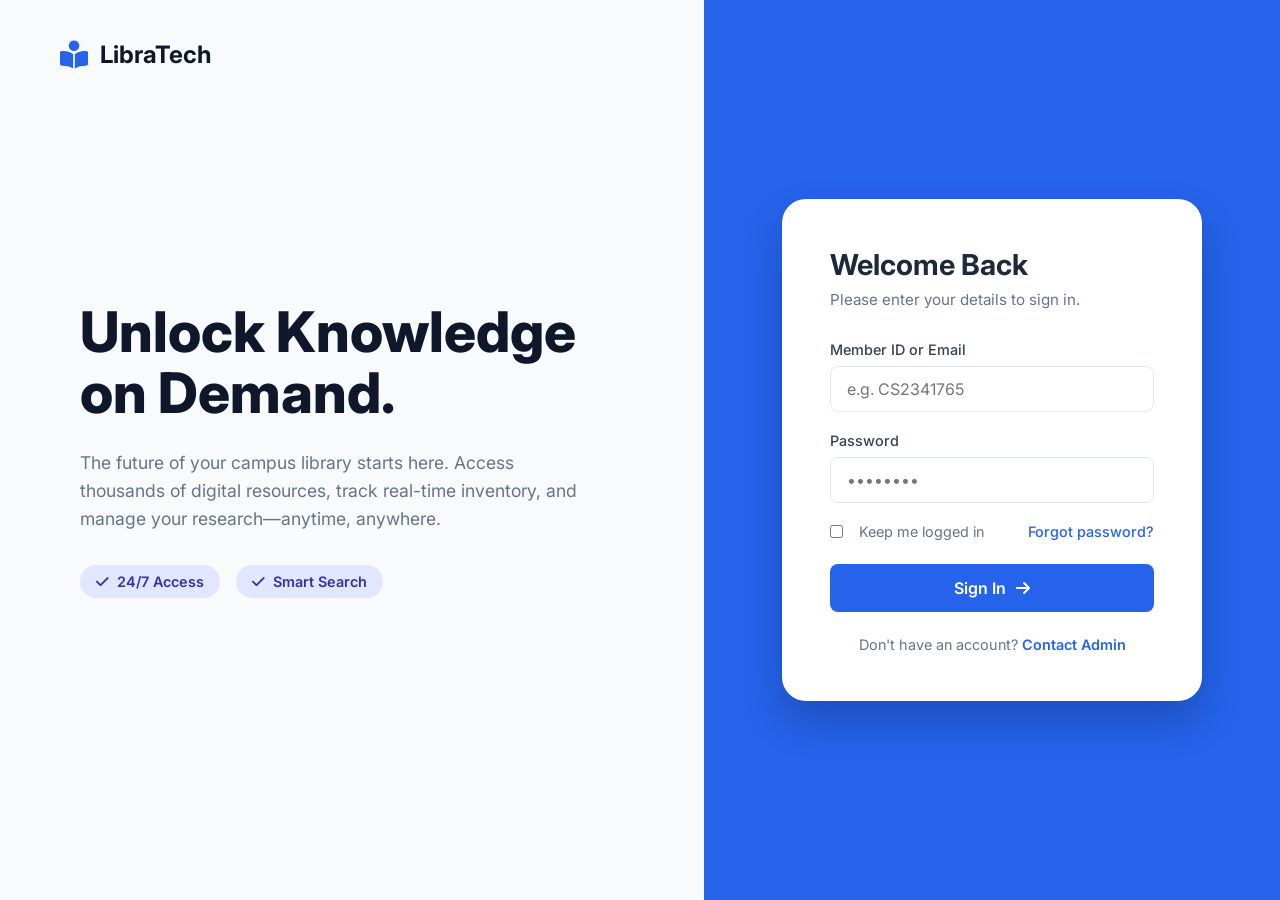
==== index.html @ c4b3180e "Add files via upload" ====
<!DOCTYPE html>
<html lang="en">
<head>
    <meta charset="UTF-8">
    <meta name="viewport" content="width=device-width, initial-scale=1.0">
    <title>Next-Gen Library | Login</title>
    <link rel="preconnect" href="https://fonts.googleapis.com">
    <link rel="preconnect" href="https://fonts.gstatic.com" crossorigin>
    <link href="https://fonts.googleapis.com/css2?family=Inter:wght@400;500;600;700&display=swap" rel="stylesheet">
    <link rel="stylesheet" href="style.css">
    <link rel="stylesheet" href="https://cdnjs.cloudflare.com/ajax/libs/font-awesome/6.4.0/css/all.min.css">
</head>
<body>

    <div class="main-container">
        
        <div class="left-panel">
            <div class="brand-header">
                <i class="fa-solid fa-book-open-reader logo-icon"></i>
                <span class="brand-name">LibraTech</span>
            </div>
            
            <div class="hero-content">
                <h1>Unlock Knowledge<br>on Demand.</h1>
                <p>The future of your campus library starts here. Access thousands of digital resources, track real-time inventory, and manage your research—anytime, anywhere.</p>
                
                <div class="feature-pills">
                    <span class="pill"><i class="fa-solid fa-check"></i> 24/7 Access</span>
                    <span class="pill"><i class="fa-solid fa-check"></i> Smart Search</span>
                </div>
            </div>

            <div class="decorative-circle"></div>
        </div>

        <div class="right-panel">
            <div class="login-card">
                <div class="login-header">
                    <h2>Welcome Back</h2>
                    <p>Please enter your details to sign in.</p>
                </div>

                <form action="#" class="login-form">
                    <div class="input-group">
                        <label for="member-id">Member ID or Email</label>
                        <input type="text" id="member-id" placeholder="e.g. CS2341765" required>
                    </div>

                    <div class="input-group">
                        <label for="password">Password</label>
                        <input type="password" id="password" placeholder="••••••••" required>
                    </div>

                    <div class="form-actions">
                        <label class="checkbox-container">
                            <input type="checkbox">
                            <span class="checkmark"></span>
                            Keep me logged in
                        </label>
                        <a href="#" class="forgot-password">Forgot password?</a>
                    </div>

                    <button type="submit" class="btn-login">
                        Sign In <i class="fa-solid fa-arrow-right"></i>
                    </button>
                </form>

                <div class="login-footer">
                    <p>Don't have an account? <a href="#">Contact Admin</a></p>
                </div>
            </div>
        </div>

    </div>

</body>
</html>
---- style.css ----
/* --- RESET & BASE STYLES --- */
* {
    margin: 0;
    padding: 0;
    box-sizing: border-box;
    font-family: 'Inter', sans-serif;
}

body {
    background-color: #F8FAFC;
    height: 100vh;
    display: flex;
    justify-content: center;
    align-items: center;
}

/* --- MAIN LAYOUT (SPLIT SCREEN) --- */
.main-container {
    width: 100%;
    height: 100vh;
    display: flex;
    overflow: hidden;
}

/* --- LEFT PANEL STYLES --- */
.left-panel {
    width: 55%;
    background-color: #F8FAFC;
    padding: 60px 80px;
    display: flex;
    flex-direction: column;
    justify-content: center;
    position: relative;
    color: #1E293B; /* Slate Grey */
}

.brand-header {
    position: absolute;
    top: 40px;
    left: 60px;
    display: flex;
    align-items: center;
    gap: 12px;
}

.logo-icon {
    font-size: 28px;
    color: #2563EB; /* Royal Blue */
}

.brand-name {
    font-size: 24px;
    font-weight: 700;
    color: #0F172A;
}

.hero-content h1 {
    font-size: 3.5rem;
    line-height: 1.1;
    font-weight: 800;
    color: #0F172A;
    margin-bottom: 24px;
}

.hero-content p {
    font-size: 1.1rem;
    color: #64748B;
    max-width: 500px;
    line-height: 1.6;
    margin-bottom: 32px;
}

.feature-pills {
    display: flex;
    gap: 16px;
}

.pill {
    background: #E0E7FF;
    color: #3730A3;
    padding: 8px 16px;
    border-radius: 50px;
    font-size: 0.9rem;
    font-weight: 600;
    display: flex;
    align-items: center;
    gap: 8px;
}

/* Decorative abstract shape */
.decorative-circle {
    position: absolute;
    bottom: -100px;
    right: -50px;
    width: 400px;
    height: 400px;
    background: linear-gradient(135deg, #DCE6FF 0%, #F8FAFC 100%);
    border-radius: 50%;
    z-index: -1;
}

/* --- RIGHT PANEL STYLES --- */
.right-panel {
    width: 45%;
    background-color: #2563EB; /* Royal Blue */
    display: flex;
    justify-content: center;
    align-items: center;
    position: relative;
}

/* --- LOGIN CARD --- */
.login-card {
    background: #FFFFFF;
    padding: 48px;
    border-radius: 24px;
    width: 100%;
    max-width: 420px;
    box-shadow: 0 20px 40px rgba(0, 0, 0, 0.2);
}

.login-header h2 {
    font-size: 1.8rem;
    color: #1E293B;
    margin-bottom: 8px;
}

.login-header p {
    color: #64748B;
    font-size: 0.95rem;
    margin-bottom: 32px;
}

/* --- FORM ELEMENTS --- */
.input-group {
    margin-bottom: 20px;
}

.input-group label {
    display: block;
    font-size: 0.9rem;
    color: #334155;
    font-weight: 500;
    margin-bottom: 8px;
}

.input-group input {
    width: 100%;
    padding: 12px 16px;
    border: 1px solid #E2E8F0;
    border-radius: 8px;
    font-size: 1rem;
    outline: none;
    transition: all 0.2s ease;
}

.input-group input:focus {
    border-color: #2563EB;
    box-shadow: 0 0 0 3px rgba(37, 99, 235, 0.1);
}

.form-actions {
    display: flex;
    justify-content: space-between;
    align-items: center;
    margin-bottom: 24px;
}

.checkbox-container {
    display: flex;
    align-items: center;
    gap: 8px;
    font-size: 0.9rem;
    color: #64748B;
    cursor: pointer;
}

.forgot-password {
    font-size: 0.9rem;
    color: #2563EB;
    text-decoration: none;
    font-weight: 500;
}

.btn-login {
    width: 100%;
    background-color: #2563EB;
    color: white;
    padding: 14px;
    border: none;
    border-radius: 8px;
    font-size: 1rem;
    font-weight: 600;
    cursor: pointer;
    transition: background-color 0.2s;
    display: flex;
    justify-content: center;
    align-items: center;
    gap: 10px;
}

.btn-login:hover {
    background-color: #1D4ED8;
}

.login-footer {
    margin-top: 24px;
    text-align: center;
    font-size: 0.9rem;
    color: #64748B;
}

.login-footer a {
    color: #2563EB;
    text-decoration: none;
    font-weight: 600;
}

/* --- RESPONSIVE DESIGN (TABLET & MOBILE) --- */
@media (max-width: 900px) {
    .main-container {
        flex-direction: column;
        height: auto;
    }

    .left-panel {
        width: 100%;
        padding: 40px 24px;
        align-items: center;
        text-align: center;
        height: 40vh;
    }
    
    .brand-header {
        position: static;
        margin-bottom: 40px;
        justify-content: center;
    }
    
    .hero-content h1 {
        font-size: 2.2rem;
    }
    
    .feature-pills {
        justify-content: center;
    }

    .right-panel {
        width: 100%;
        padding: 40px 24px;
        height: auto;
        min-height: 60vh;
    }

    .decorative-circle {
        display: none;
    }
}
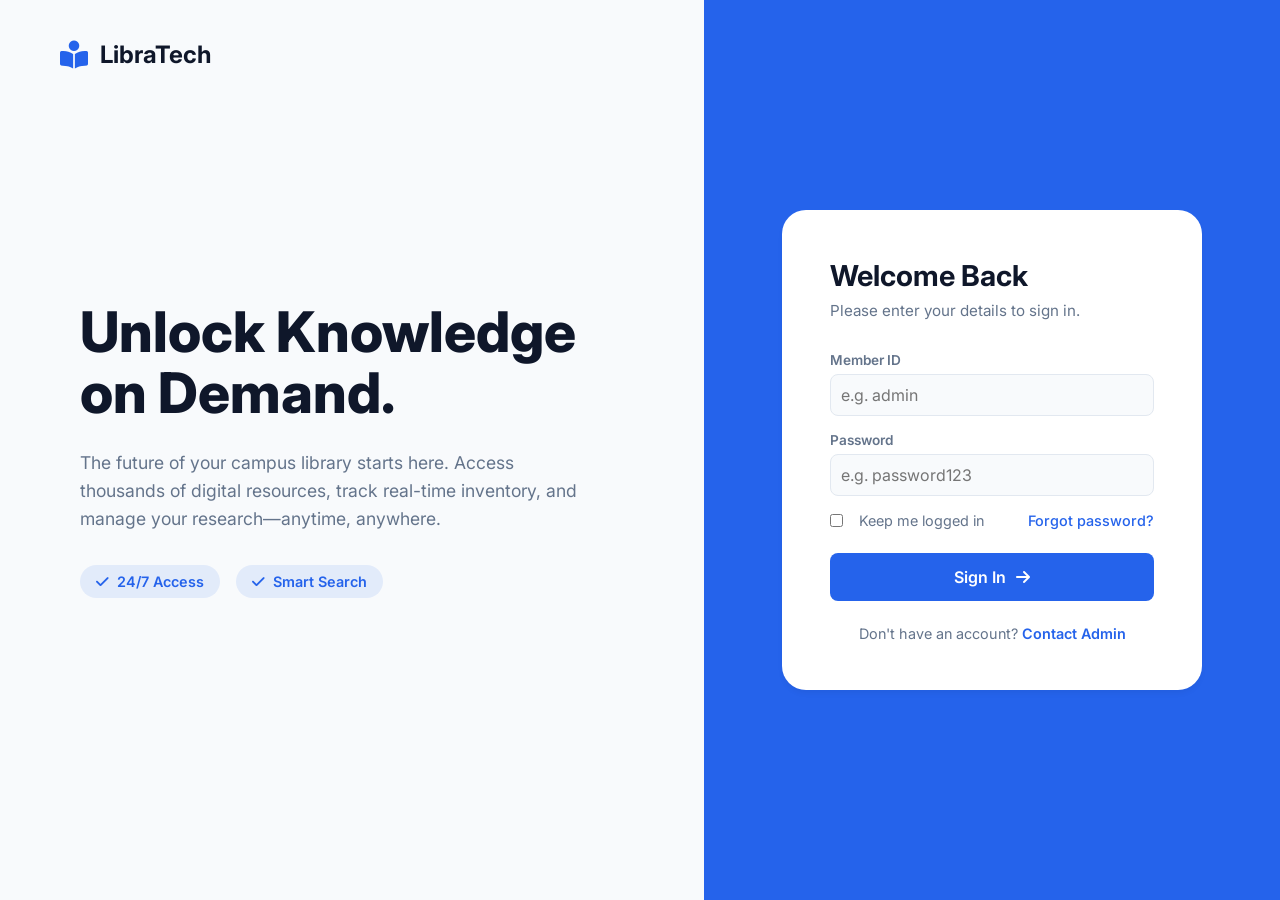
==== commit 67519f07: "Initial Hardened Production Launch" ====
--- a/index.html
+++ b/index.html
@@ -8,6 +8,11 @@
     <link rel="preconnect" href="https://fonts.gstatic.com" crossorigin>
     <link href="https://fonts.googleapis.com/css2?family=Inter:wght@400;500;600;700&display=swap" rel="stylesheet">
     <link rel="stylesheet" href="style.css">
+    <script>
+        if (localStorage.getItem('theme') === 'dark') {
+            document.documentElement.classList.add('dark-mode');
+        }
+    </script>
     <link rel="stylesheet" href="https://cdnjs.cloudflare.com/ajax/libs/font-awesome/6.4.0/css/all.min.css">
 </head>
 <body>
@@ -21,10 +26,10 @@
             </div>
             
             <div class="hero-content">
-                <h1>Unlock Knowledge<br>on Demand.</h1>
-                <p>The future of your campus library starts here. Access thousands of digital resources, track real-time inventory, and manage your research—anytime, anywhere.</p>
+                <h1 class="fade-in">Unlock Knowledge<br>on Demand.</h1>
+                <p class="fade-in delay-1">The future of your campus library starts here. Access thousands of digital resources, track real-time inventory, and manage your research—anytime, anywhere.</p>
                 
-                <div class="feature-pills">
+                <div class="feature-pills fade-in delay-2">
                     <span class="pill"><i class="fa-solid fa-check"></i> 24/7 Access</span>
                     <span class="pill"><i class="fa-solid fa-check"></i> Smart Search</span>
                 </div>
@@ -34,21 +39,21 @@
         </div>
 
         <div class="right-panel">
-            <div class="login-card">
+            <div class="login-card slide-up">
                 <div class="login-header">
                     <h2>Welcome Back</h2>
                     <p>Please enter your details to sign in.</p>
                 </div>
 
-                <form action="#" class="login-form">
+                <form id="loginForm" class="login-form">
                     <div class="input-group">
-                        <label for="member-id">Member ID or Email</label>
-                        <input type="text" id="member-id" placeholder="e.g. CS2341765" required>
+                        <label for="member-id">Member ID</label>
+                        <input type="text" id="member-id" placeholder="e.g. admin" required>
                     </div>
 
                     <div class="input-group">
                         <label for="password">Password</label>
-                        <input type="password" id="password" placeholder="••••••••" required>
+                        <input type="password" id="password" placeholder="e.g. password123" required>
                     </div>
 
                     <div class="form-actions">
@@ -70,8 +75,10 @@
                 </div>
             </div>
         </div>
-
     </div>
 
+    <div id="toast-container"></div>
+
+    <script src="script.js"></script>
 </body>
 </html>
--- a/style.css
+++ b/style.css
@@ -1,258 +1,587 @@
-/* --- RESET & BASE STYLES --- */
-* {
-    margin: 0;
-    padding: 0;
-    box-sizing: border-box;
-    font-family: 'Inter', sans-serif;
-}
-
-body {
-    background-color: #F8FAFC;
-    height: 100vh;
-    display: flex;
+/* --- CSS VARIABLES --- */
+:root {
+    --bg-main: #F8FAFC;
+    --bg-panel: #FFFFFF;
+    --text-main: #0F172A;
+    --text-muted: #64748B;
+    --border-color: #E2E8F0;
+    --primary: #2563EB;
+    --primary-hover: #1D4ED8;
+    --danger: #EF4444;
+    --danger-bg: #FEE2E2;
+    --danger-text: #991B1B;
+    --success-bg: #DCFCE7;
+    --success-text: #166534;
+    --card-shadow: 0 4px 6px -1px rgba(0,0,0,0.05);
+}
+
+[data-theme="dark"] {
+    --bg-main: #0F172A;
+    --bg-panel: #1E293B;
+    --text-main: #F8FAFC;
+    --text-muted: #94A3B8;
+    --border-color: #334155;
+    --card-shadow: 0 10px 15px -3px rgba(0,0,0,0.3);
+    --danger-bg: #7F1D1D;
+    --danger-text: #FECACA;
+    --success-bg: #14532D;
+    --success-text: #BBF7D0;
+}
+
+/* --- RESET & BASE --- */
+* { margin: 0; padding: 0; box-sizing: border-box; font-family: 'Inter', sans-serif; }
+body { background-color: var(--bg-main); color: var(--text-main); transition: background-color 0.3s, color 0.3s; }
+
+/* --- ANIMATIONS --- */
+.fade-in { opacity: 0; animation: fadeIn 0.6s ease forwards; }
+.slide-up { opacity: 0; transform: translateY(20px); animation: slideUp 0.6s ease forwards; }
+.delay-1 { animation-delay: 0.2s; }
+.delay-2 { animation-delay: 0.4s; }
+
+@keyframes fadeIn { to { opacity: 1; } }
+@keyframes slideUp { to { opacity: 1; transform: translateY(0); } }
+
+/* --- LOGIN PAGE --- */
+.main-container { width: 100%; height: 100vh; display: flex; overflow: hidden; }
+.left-panel { width: 55%; background-color: var(--bg-main); padding: 60px 80px; display: flex; flex-direction: column; justify-content: center; position: relative; }
+.brand-header { position: absolute; top: 40px; left: 60px; display: flex; align-items: center; gap: 12px; }
+.logo-icon { font-size: 28px; color: var(--primary); }
+.brand-name { font-size: 24px; font-weight: 700; color: var(--text-main); }
+.hero-content h1 { font-size: 3.5rem; line-height: 1.1; font-weight: 800; margin-bottom: 24px; color: var(--text-main); }
+.hero-content p { font-size: 1.1rem; color: var(--text-muted); max-width: 500px; line-height: 1.6; margin-bottom: 32px; }
+.feature-pills { display: flex; gap: 16px; }
+.pill { background: rgba(37, 99, 235, 0.1); color: var(--primary); padding: 8px 16px; border-radius: 50px; font-size: 0.9rem; font-weight: 600; display: flex; align-items: center; gap: 8px; }
+.decorative-circle { position: absolute; bottom: -100px; right: -50px; width: 400px; height: 400px; background: linear-gradient(135deg, rgba(37,99,235,0.2) 0%, transparent 100%); border-radius: 50%; z-index: -1; }
+
+.right-panel { width: 45%; background-color: var(--primary); display: flex; justify-content: center; align-items: center; }
+.login-card { background: var(--bg-panel); padding: 48px; border-radius: 24px; width: 100%; max-width: 420px; box-shadow: var(--card-shadow); }
+.login-header h2 { font-size: 1.8rem; margin-bottom: 8px; color: var(--text-main); }
+.login-header p { color: var(--text-muted); font-size: 0.95rem; margin-bottom: 32px; }
+
+.input-group { margin-bottom: 20px; }
+.input-group label { display: block; font-size: 0.9rem; font-weight: 500; margin-bottom: 8px; color: var(--text-main); }
+.input-group input { width: 100%; padding: 12px 16px; border: 1px solid var(--border-color); background: var(--bg-main); color: var(--text-main); border-radius: 8px; font-size: 1rem; outline: none; transition: 0.2s; }
+.input-group input:focus { border-color: var(--primary); box-shadow: 0 0 0 3px rgba(37, 99, 235, 0.1); }
+.form-actions { display: flex; justify-content: space-between; align-items: center; margin-bottom: 24px; }
+.checkbox-container { display: flex; align-items: center; gap: 8px; font-size: 0.9rem; color: var(--text-muted); cursor: pointer; }
+.forgot-password { font-size: 0.9rem; color: var(--primary); text-decoration: none; font-weight: 500; }
+.btn-login { width: 100%; background-color: var(--primary); color: white; padding: 14px; border: none; border-radius: 8px; font-size: 1rem; font-weight: 600; cursor: pointer; transition: 0.2s; display: flex; justify-content: center; align-items: center; gap: 10px; }
+.btn-login:hover { background-color: var(--primary-hover); }
+.login-footer { margin-top: 24px; text-align: center; font-size: 0.9rem; color: var(--text-muted); }
+.login-footer a { color: var(--primary); text-decoration: none; font-weight: 600; }
+
+/* --- DASHBOARD --- */
+.dashboard-body { display: flex; height: 100vh; overflow: hidden; }
+.sidebar { width: 260px; background-color: var(--bg-panel); border-right: 1px solid var(--border-color); padding: 24px; display: flex; flex-direction: column; transition: 0.3s ease-in-out; z-index: 1000; }
+.logo { font-size: 20px; font-weight: 700; color: var(--text-main); margin-bottom: 40px; display: flex; align-items: center; justify-content: space-between; }
+.nav-links { list-style: none; display: flex; flex-direction: column; gap: 12px; flex-grow: 1; }
+.nav-links li a { text-decoration: none; color: var(--text-muted); font-weight: 500; display: flex; align-items: center; gap: 12px; padding: 12px 16px; border-radius: 8px; transition: 0.2s; }
+.nav-links li a:hover, .nav-links li a.active { background-color: rgba(37,99,235,0.1); color: var(--primary); }
+
+.main-content { flex-grow: 1; padding: 32px 48px; overflow-y: auto; }
+.header { display: flex; justify-content: space-between; align-items: center; margin-bottom: 32px; }
+.header-left { display: flex; align-items: center; gap: 16px; }
+.header h1 { font-size: 1.8rem; }
+.menu-toggle { display: none; background: none; border: none; font-size: 1.5rem; color: var(--text-main); cursor: pointer; }
+.user-actions { display: flex; align-items: center; gap: 24px; }
+.icon-btn { background: var(--bg-panel); border: 1px solid var(--border-color); color: var(--text-main); width: 40px; height: 40px; border-radius: 50%; cursor: pointer; transition: 0.2s; }
+.icon-btn:hover { background: var(--border-color); }
+.user-profile { display: flex; align-items: center; gap: 12px; font-weight: 500; }
+.user-profile img { width: 40px; height: 40px; border-radius: 50%; }
+
+.stats-grid { display: grid; grid-template-columns: repeat(3, 1fr); gap: 24px; margin-bottom: 40px; }
+.stat-card { background: var(--bg-panel); padding: 24px; border-radius: 16px; box-shadow: var(--card-shadow); border: 1px solid var(--border-color); }
+.stat-card h3 { color: var(--text-muted); font-size: 0.9rem; font-weight: 500; margin-bottom: 8px; }
+.stat-card .value { font-size: 1.8rem; font-weight: 700; }
+
+.search-bar { width: 100%; background: var(--bg-panel); padding: 16px 24px; border-radius: 12px; border: 1px solid var(--border-color); margin-bottom: 32px; display: flex; gap: 12px; align-items: center; box-shadow: var(--card-shadow); }
+.search-bar input { border: none; outline: none; width: 100%; font-size: 1rem; background: transparent; color: var(--text-main); }
+
+.section-title { margin-bottom: 16px; }
+.book-grid { display: grid; grid-template-columns: repeat(4, 1fr); gap: 24px; padding-bottom: 40px;}
+.book-card { background: var(--bg-panel); padding: 16px; border-radius: 12px; text-align: center; border: 1px solid var(--border-color); transition: 0.2s; cursor: pointer; box-shadow: var(--card-shadow); }
+.book-card:hover { transform: translateY(-5px); border-color: var(--primary); }
+.book-cover { width: 100%; height: 200px; background: var(--bg-main); border-radius: 8px; margin-bottom: 16px; display: flex; align-items: center; justify-content: center; color: var(--text-muted); border: 1px solid var(--border-color); }
+.book-title { font-weight: 600; margin-bottom: 4px; font-size: 1rem; }
+.book-author { font-size: 0.85rem; color: var(--text-muted); margin-bottom: 12px; }
+
+.badge { display: inline-block; padding: 4px 12px; background: var(--success-bg); color: var(--success-text); font-size: 0.75rem; border-radius: 50px; font-weight: 600; }
+.badge.issued { background: var(--danger-bg); color: var(--danger-text); }
+
+/* --- TOAST NOTIFICATIONS --- */
+#toast-container { position: fixed; bottom: 20px; right: 20px; z-index: 9999; display: flex; flex-direction: column; gap: 10px; }
+.toast { background: var(--bg-panel); color: var(--text-main); padding: 16px 24px; border-radius: 8px; box-shadow: 0 10px 25px rgba(0,0,0,0.2); border-left: 4px solid var(--primary); display: flex; align-items: center; gap: 12px; font-weight: 500; transform: translateX(120%); transition: transform 0.3s cubic-bezier(0.175, 0.885, 0.32, 1.275); }
+.toast.show { transform: translateX(0); }
+.toast-success { border-left-color: #10B981; }
+.toast-success i { color: #10B981; font-size: 1.2rem; }
+.toast-error { border-left-color: var(--danger); }
+.toast-error i { color: var(--danger); font-size: 1.2rem; }
+
+/* --- SPA SECTION ROUTING --- */
+.content-section { display: none; animation: fadeIn 0.4s ease forwards; }
+.content-section.active { display: block; }
+
+.custom-select { padding: 10px 16px; border: 1px solid var(--border-color); background-color: var(--bg-panel); color: var(--text-main); border-radius: 8px; font-size: 0.9rem; outline: none; cursor: pointer; }
+.table-container { background: var(--bg-panel); border-radius: 12px; box-shadow: var(--card-shadow); border: 1px solid var(--border-color); overflow-x: auto; }
+.data-table { width: 100%; border-collapse: collapse; text-align: left; }
+.data-table th, .data-table td { padding: 16px 24px; border-bottom: 1px solid var(--border-color); }
+.data-table th { background-color: rgba(37, 99, 235, 0.05); color: var(--text-muted); font-size: 0.85rem; font-weight: 600; text-transform: uppercase; letter-spacing: 0.5px; }
+.data-table tr:last-child td { border-bottom: none; }
+.data-table tbody tr:hover { background-color: rgba(0, 0, 0, 0.02); }
+[data-theme="dark"] .data-table tbody tr:hover { background-color: rgba(255, 255, 255, 0.02); }
+
+.btn-sm { padding: 6px 12px; border-radius: 6px; font-size: 0.85rem; font-weight: 500; cursor: pointer; transition: 0.2s; border: none; }
+.btn-primary { background: var(--primary); color: white; }
+.btn-primary:hover { background: var(--primary-hover); }
+.btn-outline { background: transparent; border: 1px solid var(--border-color); color: var(--text-main); }
+.btn-outline:hover { border-color: var(--primary); color: var(--primary); }
+.text-muted { color: var(--text-muted); }
+
+/* --- RESPONSIVE MOBILE --- */
+.sidebar-overlay { display: none; position: fixed; top: 0; left: 0; width: 100%; height: 100%; background: rgba(0,0,0,0.5); z-index: 999; opacity: 0; transition: 0.3s; }
+.d-desktop-none { display: none; }
+
+@media (max-width: 1024px) {
+    .book-grid { grid-template-columns: repeat(3, 1fr); }
+}
+
+@media (max-width: 900px) {
+    .main-container { flex-direction: column; height: auto; }
+    .left-panel { width: 100%; padding: 40px 24px; text-align: center; height: 40vh; }
+    .brand-header { position: static; margin-bottom: 40px; justify-content: center; }
+    .hero-content h1 { font-size: 2.2rem; }
+    .feature-pills { justify-content: center; }
+    .right-panel { width: 100%; padding: 40px 24px; min-height: 60vh; }
+    .decorative-circle { display: none; }
+
+    .menu-toggle { display: block; }
+    .d-desktop-none { display: block; background: none; border: none; font-size: 1.2rem; color: var(--text-muted); cursor: pointer; }
+    .sidebar { position: fixed; left: -260px; height: 100%; box-shadow: var(--card-shadow); }
+    .sidebar.active { left: 0; }
+    .sidebar-overlay.active { display: block; opacity: 1; }
+    
+    .main-content { padding: 20px; }
+    .stats-grid { grid-template-columns: 1fr; gap: 16px; margin-bottom: 24px; }
+    .book-grid { grid-template-columns: repeat(2, 1fr); gap: 16px; }
+    .hide-mobile { display: none; }
+}
+
+@media (max-width: 600px) {
+    .book-grid { grid-template-columns: 1fr; }
+    .header h1 { font-size: 1.4rem; }
+}
+
+/* --- ADMIN & MODAL UTILITIES --- */
+.admin-only { display: none; } /* Controlled via JS */
+
+.modal-overlay {
+    position: fixed;
+    inset: 0;
+    background: rgba(0, 0, 0, 0.5);
+    backdrop-filter: blur(4px);
+    display: flex;
+    align-items: center;
     justify-content: center;
-    align-items: center;
-}
-
-/* --- MAIN LAYOUT (SPLIT SCREEN) --- */
-.main-container {
+    z-index: 1000;
+    padding: 20px;
+}
+
+.modal-content {
+    background: var(--bg-panel);
+    border: 1px solid var(--border-color);
+    border-radius: 16px;
     width: 100%;
-    height: 100vh;
-    display: flex;
-    overflow: hidden;
-}
-
-/* --- LEFT PANEL STYLES --- */
-.left-panel {
-    width: 55%;
-    background-color: #F8FAFC;
-    padding: 60px 80px;
-    display: flex;
-    flex-direction: column;
-    justify-content: center;
-    position: relative;
-    color: #1E293B; /* Slate Grey */
-}
-
-.brand-header {
-    position: absolute;
-    top: 40px;
-    left: 60px;
-    display: flex;
-    align-items: center;
-    gap: 12px;
-}
-
-.logo-icon {
-    font-size: 28px;
-    color: #2563EB; /* Royal Blue */
-}
-
-.brand-name {
-    font-size: 24px;
-    font-weight: 700;
-    color: #0F172A;
-}
-
-.hero-content h1 {
-    font-size: 3.5rem;
-    line-height: 1.1;
-    font-weight: 800;
-    color: #0F172A;
-    margin-bottom: 24px;
-}
-
-.hero-content p {
-    font-size: 1.1rem;
-    color: #64748B;
     max-width: 500px;
-    line-height: 1.6;
-    margin-bottom: 32px;
-}
-
-.feature-pills {
-    display: flex;
-    gap: 16px;
-}
-
-.pill {
-    background: #E0E7FF;
-    color: #3730A3;
-    padding: 8px 16px;
-    border-radius: 50px;
-    font-size: 0.9rem;
-    font-weight: 600;
-    display: flex;
-    align-items: center;
-    gap: 8px;
-}
-
-/* Decorative abstract shape */
-.decorative-circle {
-    position: absolute;
-    bottom: -100px;
-    right: -50px;
-    width: 400px;
-    height: 400px;
-    background: linear-gradient(135deg, #DCE6FF 0%, #F8FAFC 100%);
-    border-radius: 50%;
-    z-index: -1;
-}
-
-/* --- RIGHT PANEL STYLES --- */
-.right-panel {
-    width: 45%;
-    background-color: #2563EB; /* Royal Blue */
-    display: flex;
-    justify-content: center;
-    align-items: center;
-    position: relative;
-}
-
-/* --- LOGIN CARD --- */
-.login-card {
-    background: #FFFFFF;
-    padding: 48px;
-    border-radius: 24px;
-    width: 100%;
-    max-width: 420px;
-    box-shadow: 0 20px 40px rgba(0, 0, 0, 0.2);
-}
-
-.login-header h2 {
-    font-size: 1.8rem;
-    color: #1E293B;
-    margin-bottom: 8px;
-}
-
-.login-header p {
-    color: #64748B;
-    font-size: 0.95rem;
-    margin-bottom: 32px;
-}
-
-/* --- FORM ELEMENTS --- */
+    box-shadow: 0 20px 25px -5px rgba(0, 0, 0, 0.1), 0 10px 10px -5px rgba(0, 0, 0, 0.04);
+}
+
+.modal-header {
+    padding: 20px;
+    border-bottom: 1px solid var(--border-color);
+    display: flex;
+    justify-content: space-between;
+    align-items: center;
+}
+
+.modal-header h3 { margin: 0; font-size: 1.25rem; }
+
+.modal-body {
+    padding: 20px;
+}
+
 .input-group {
-    margin-bottom: 20px;
+    margin-bottom: 16px;
 }
 
 .input-group label {
     display: block;
+    font-size: 0.85rem;
+    font-weight: 600;
+    margin-bottom: 6px;
+    color: var(--text-muted);
+}
+
+.input-group input, .input-group select {
+    width: 100%;
+    padding: 10px;
+    border: 1px solid var(--border-color);
+    border-radius: 8px;
+    background: var(--bg-main);
+    color: var(--text-main);
+    outline: none;
+    transition: 0.2s;
+}
+
+.input-group input:focus { border-color: var(--primary); }
+
+/* --- SMART RETURN KIOSK (Phase 4.2) --- */
+.kiosk-container {
+    display: grid;
+    grid-template-columns: 1fr 1fr;
+    gap: 24px;
+    align-items: start;
+}
+.kiosk-card {
+    background: var(--bg-panel);
+    border: 1px solid var(--border-color);
+    border-radius: 16px;
+    padding: 24px;
+    box-shadow: var(--card-shadow);
+}
+.kiosk-card-header {
+    display: flex;
+    align-items: center;
+    gap: 10px;
+    font-weight: 600;
+    font-size: 0.95rem;
+    color: var(--text-main);
+    margin-bottom: 16px;
+}
+.kiosk-card-header i { color: var(--primary); }
+
+.kiosk-video-wrapper {
+    position: relative;
+    width: 100%;
+    aspect-ratio: 4/3;
+    background: #0a0a0a;
+    border-radius: 12px;
+    overflow: hidden;
+    border: 2px solid var(--border-color);
+}
+.kiosk-video-wrapper video {
+    width: 100%;
+    height: 100%;
+    object-fit: cover;
+    display: block;
+}
+.kiosk-video-placeholder {
+    position: absolute;
+    inset: 0;
+    display: flex;
+    flex-direction: column;
+    align-items: center;
+    justify-content: center;
+    color: #64748B;
+    gap: 12px;
+    background: var(--bg-main);
+}
+.kiosk-video-placeholder.hidden { display: none; }
+
+.kiosk-scan-overlay {
+    position: absolute;
+    inset: 0;
+    border: 3px solid rgba(37, 99, 235, 0.5);
+    border-radius: 10px;
+    display: none;
+    pointer-events: none;
+}
+.kiosk-scan-overlay.scanning { display: block; }
+.scan-line {
+    position: absolute;
+    left: 5%;
+    width: 90%;
+    height: 3px;
+    background: linear-gradient(90deg, transparent, var(--primary), transparent);
+    box-shadow: 0 0 12px var(--primary);
+    animation: scanMove 1.5s ease-in-out infinite;
+}
+@keyframes scanMove {
+    0%   { top: 10%; }
+    50%  { top: 85%; }
+    100% { top: 10%; }
+}
+
+.kiosk-status {
+    min-height: 120px;
+    display: flex;
+    align-items: center;
+    justify-content: center;
+    text-align: center;
+    padding: 16px;
+    border: 1px dashed var(--border-color);
+    border-radius: 12px;
+    background: var(--bg-main);
+    color: var(--text-muted);
+    line-height: 1.6;
+}
+.kiosk-status-idle { display: flex; flex-direction: column; gap: 12px; align-items: center; }
+.kiosk-status .fa-spinner { color: var(--primary); }
+.kiosk-status .fa-circle-check { color: #10B981; }
+.kiosk-status .fa-triangle-exclamation { color: var(--danger); }
+
+.kiosk-divider {
+    display: flex;
+    align-items: center;
+    gap: 12px;
+    margin: 20px 0;
+    color: var(--text-muted);
+    font-size: 0.75rem;
+    font-weight: 600;
+    letter-spacing: 0.5px;
+}
+.kiosk-divider::before, .kiosk-divider::after {
+    content: '';
+    flex: 1;
+    height: 1px;
+    background: var(--border-color);
+}
+
+.kiosk-manual-row {
+    display: flex;
+    gap: 12px;
+}
+.kiosk-manual-input {
+    flex: 1;
+    padding: 10px 14px;
+    border: 1px solid var(--border-color);
+    background: var(--bg-main);
+    color: var(--text-main);
+    border-radius: 8px;
     font-size: 0.9rem;
-    color: #334155;
-    font-weight: 500;
-    margin-bottom: 8px;
-}
-
-.input-group input {
-    width: 100%;
-    padding: 12px 16px;
-    border: 1px solid #E2E8F0;
+    outline: none;
+    transition: 0.2s;
+    font-family: 'Inter', sans-serif;
+}
+.kiosk-manual-input:focus {
+    border-color: var(--primary);
+    box-shadow: 0 0 0 3px rgba(37, 99, 235, 0.1);
+}
+
+.kiosk-extracted-text {
+    margin-top: 20px;
+    padding: 16px;
+    background: var(--bg-main);
+    border: 1px solid var(--border-color);
+    border-radius: 12px;
+}
+.kiosk-extracted-text pre {
+    font-family: 'Courier New', monospace;
+    font-size: 0.8rem;
+    color: var(--text-muted);
+    white-space: pre-wrap;
+    word-break: break-all;
+    max-height: 150px;
+    overflow-y: auto;
+    margin: 0;
+}
+
+@media (max-width: 900px) {
+    .kiosk-container { grid-template-columns: 1fr; }
+}
+
+/* --- AI CHAT WIDGET (Phase 4) --- */
+.chat-fab {
+    position: fixed;
+    bottom: 28px;
+    right: 28px;
+    width: 56px;
+    height: 56px;
+    border-radius: 50%;
+    background: linear-gradient(135deg, var(--primary) 0%, #7C3AED 100%);
+    color: white;
+    border: none;
+    font-size: 1.3rem;
+    cursor: pointer;
+    z-index: 10000;
+    box-shadow: 0 6px 24px rgba(37, 99, 235, 0.4);
+    transition: transform 0.2s, box-shadow 0.2s;
+    display: flex;
+    align-items: center;
+    justify-content: center;
+}
+.chat-fab:hover {
+    transform: scale(1.1);
+    box-shadow: 0 8px 32px rgba(37, 99, 235, 0.55);
+}
+.chat-fab.active {
+    background: var(--text-muted);
+    box-shadow: 0 4px 12px rgba(0,0,0,0.2);
+}
+.chat-fab.active i::before { content: "\f00d"; } /* fa-xmark */
+
+.chat-window {
+    position: fixed;
+    bottom: 96px;
+    right: 28px;
+    width: 380px;
+    max-height: 520px;
+    background: var(--bg-panel);
+    border: 1px solid var(--border-color);
+    border-radius: 16px;
+    box-shadow: 0 20px 60px rgba(0,0,0,0.15);
+    z-index: 10000;
+    display: none;
+    flex-direction: column;
+    overflow: hidden;
+    opacity: 0;
+    transform: translateY(20px) scale(0.95);
+    transition: opacity 0.3s ease, transform 0.3s ease;
+}
+.chat-window.open {
+    display: flex;
+    opacity: 1;
+    transform: translateY(0) scale(1);
+}
+
+.chat-header {
+    background: linear-gradient(135deg, var(--primary) 0%, #7C3AED 100%);
+    color: white;
+    padding: 14px 20px;
+    display: flex;
+    justify-content: space-between;
+    align-items: center;
+    font-weight: 600;
+    font-size: 0.95rem;
+}
+.chat-header-left {
+    display: flex;
+    align-items: center;
+    gap: 10px;
+}
+.chat-close-btn {
+    background: none;
+    border: none;
+    color: rgba(255,255,255,0.8);
+    font-size: 1.1rem;
+    cursor: pointer;
+    transition: 0.2s;
+}
+.chat-close-btn:hover { color: white; }
+
+.chat-messages {
+    flex: 1;
+    overflow-y: auto;
+    padding: 16px;
+    display: flex;
+    flex-direction: column;
+    gap: 12px;
+    max-height: 360px;
+    min-height: 200px;
+}
+
+.chat-bubble {
+    max-width: 85%;
+    padding: 10px 14px;
+    border-radius: 12px;
+    font-size: 0.88rem;
+    line-height: 1.5;
+    word-wrap: break-word;
+    animation: fadeIn 0.3s ease forwards;
+}
+.user-bubble {
+    align-self: flex-end;
+    background: var(--primary);
+    color: white;
+    border-bottom-right-radius: 4px;
+}
+.bot-bubble {
+    align-self: flex-start;
+    background: var(--bg-main);
+    color: var(--text-main);
+    border: 1px solid var(--border-color);
+    border-bottom-left-radius: 4px;
+}
+
+.typing-indicator {
+    align-self: flex-start;
+    display: flex;
+    align-items: center;
+    gap: 6px;
+    padding: 10px 14px;
+    background: var(--bg-main);
+    border: 1px solid var(--border-color);
+    border-radius: 12px;
+    border-bottom-left-radius: 4px;
+}
+.typing-dot {
+    width: 7px;
+    height: 7px;
+    background: var(--text-muted);
+    border-radius: 50%;
+    animation: typingBounce 1.2s infinite ease-in-out;
+}
+.typing-dot:nth-child(2) { animation-delay: 0.2s; }
+.typing-dot:nth-child(3) { animation-delay: 0.4s; }
+
+@keyframes typingBounce {
+    0%, 80%, 100% { transform: translateY(0); opacity: 0.4; }
+    40% { transform: translateY(-6px); opacity: 1; }
+}
+
+.chat-input-row {
+    display: flex;
+    padding: 12px 14px;
+    border-top: 1px solid var(--border-color);
+    gap: 8px;
+    background: var(--bg-panel);
+}
+.chat-input-row input {
+    flex: 1;
+    border: 1px solid var(--border-color);
+    background: var(--bg-main);
+    color: var(--text-main);
+    padding: 10px 14px;
     border-radius: 8px;
-    font-size: 1rem;
+    font-size: 0.9rem;
     outline: none;
-    transition: all 0.2s ease;
-}
-
-.input-group input:focus {
-    border-color: #2563EB;
+    transition: 0.2s;
+}
+.chat-input-row input:focus {
+    border-color: var(--primary);
     box-shadow: 0 0 0 3px rgba(37, 99, 235, 0.1);
 }
-
-.form-actions {
-    display: flex;
-    justify-content: space-between;
-    align-items: center;
-    margin-bottom: 24px;
-}
-
-.checkbox-container {
-    display: flex;
-    align-items: center;
-    gap: 8px;
+.chat-send-btn {
+    background: var(--primary);
+    color: white;
+    border: none;
+    width: 40px;
+    height: 40px;
+    border-radius: 8px;
+    cursor: pointer;
+    transition: 0.2s;
+    display: flex;
+    align-items: center;
+    justify-content: center;
     font-size: 0.9rem;
-    color: #64748B;
-    cursor: pointer;
-}
-
-.forgot-password {
-    font-size: 0.9rem;
-    color: #2563EB;
-    text-decoration: none;
-    font-weight: 500;
-}
-
-.btn-login {
-    width: 100%;
-    background-color: #2563EB;
-    color: white;
-    padding: 14px;
-    border: none;
-    border-radius: 8px;
-    font-size: 1rem;
-    font-weight: 600;
-    cursor: pointer;
-    transition: background-color 0.2s;
-    display: flex;
-    justify-content: center;
-    align-items: center;
-    gap: 10px;
-}
-
-.btn-login:hover {
-    background-color: #1D4ED8;
-}
-
-.login-footer {
-    margin-top: 24px;
-    text-align: center;
-    font-size: 0.9rem;
-    color: #64748B;
-}
-
-.login-footer a {
-    color: #2563EB;
-    text-decoration: none;
-    font-weight: 600;
-}
-
-/* --- RESPONSIVE DESIGN (TABLET & MOBILE) --- */
-@media (max-width: 900px) {
-    .main-container {
-        flex-direction: column;
-        height: auto;
+}
+.chat-send-btn:hover { background: var(--primary-hover); }
+
+/* Markdown-ish styling inside bot bubbles */
+.bot-bubble strong { font-weight: 600; }
+.bot-bubble code {
+    background: rgba(37, 99, 235, 0.1);
+    padding: 2px 5px;
+    border-radius: 4px;
+    font-size: 0.82rem;
+}
+
+@media (max-width: 600px) {
+    .chat-window {
+        right: 12px;
+        left: 12px;
+        width: auto;
+        bottom: 88px;
+        max-height: 70vh;
     }
-
-    .left-panel {
-        width: 100%;
-        padding: 40px 24px;
-        align-items: center;
-        text-align: center;
-        height: 40vh;
-    }
-    
-    .brand-header {
-        position: static;
-        margin-bottom: 40px;
-        justify-content: center;
-    }
-    
-    .hero-content h1 {
-        font-size: 2.2rem;
-    }
-    
-    .feature-pills {
-        justify-content: center;
-    }
-
-    .right-panel {
-        width: 100%;
-        padding: 40px 24px;
-        height: auto;
-        min-height: 60vh;
-    }
-
-    .decorative-circle {
-        display: none;
-    }
+    .chat-fab { bottom: 20px; right: 20px; }
 }
